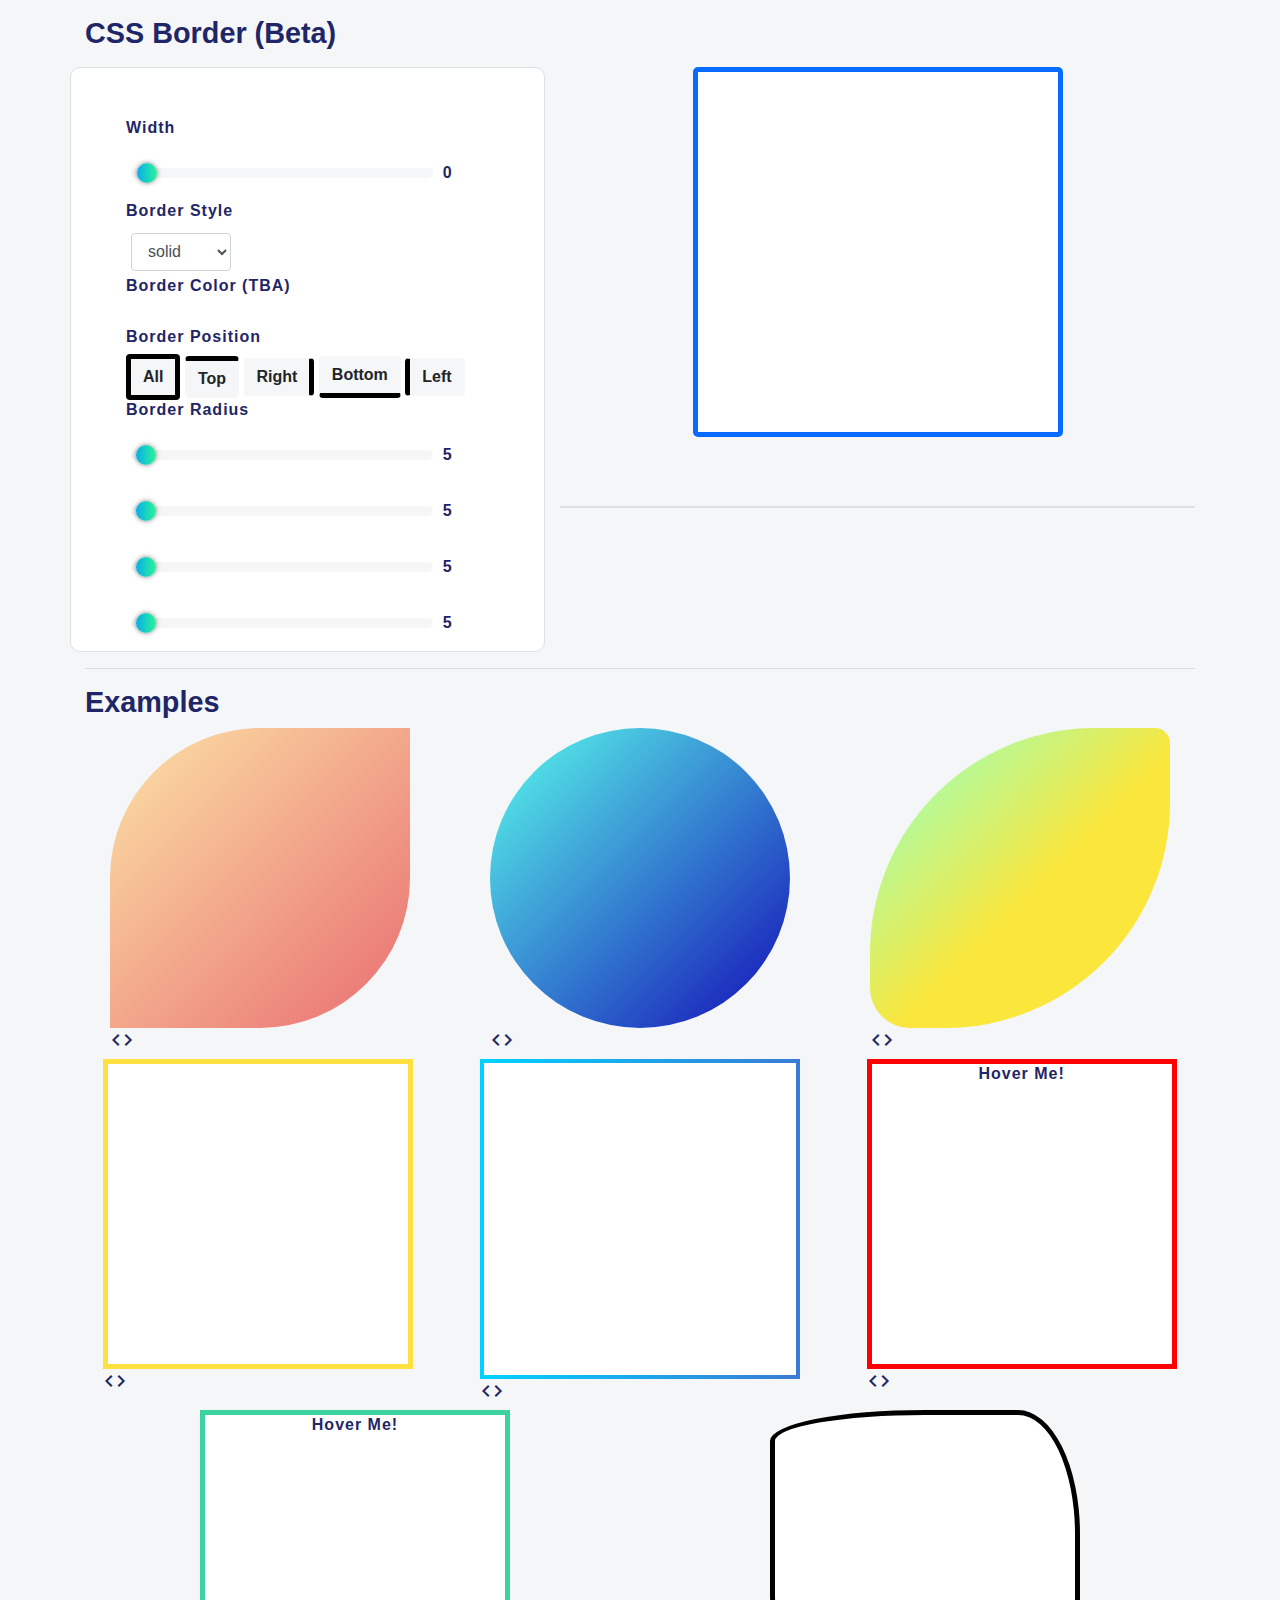
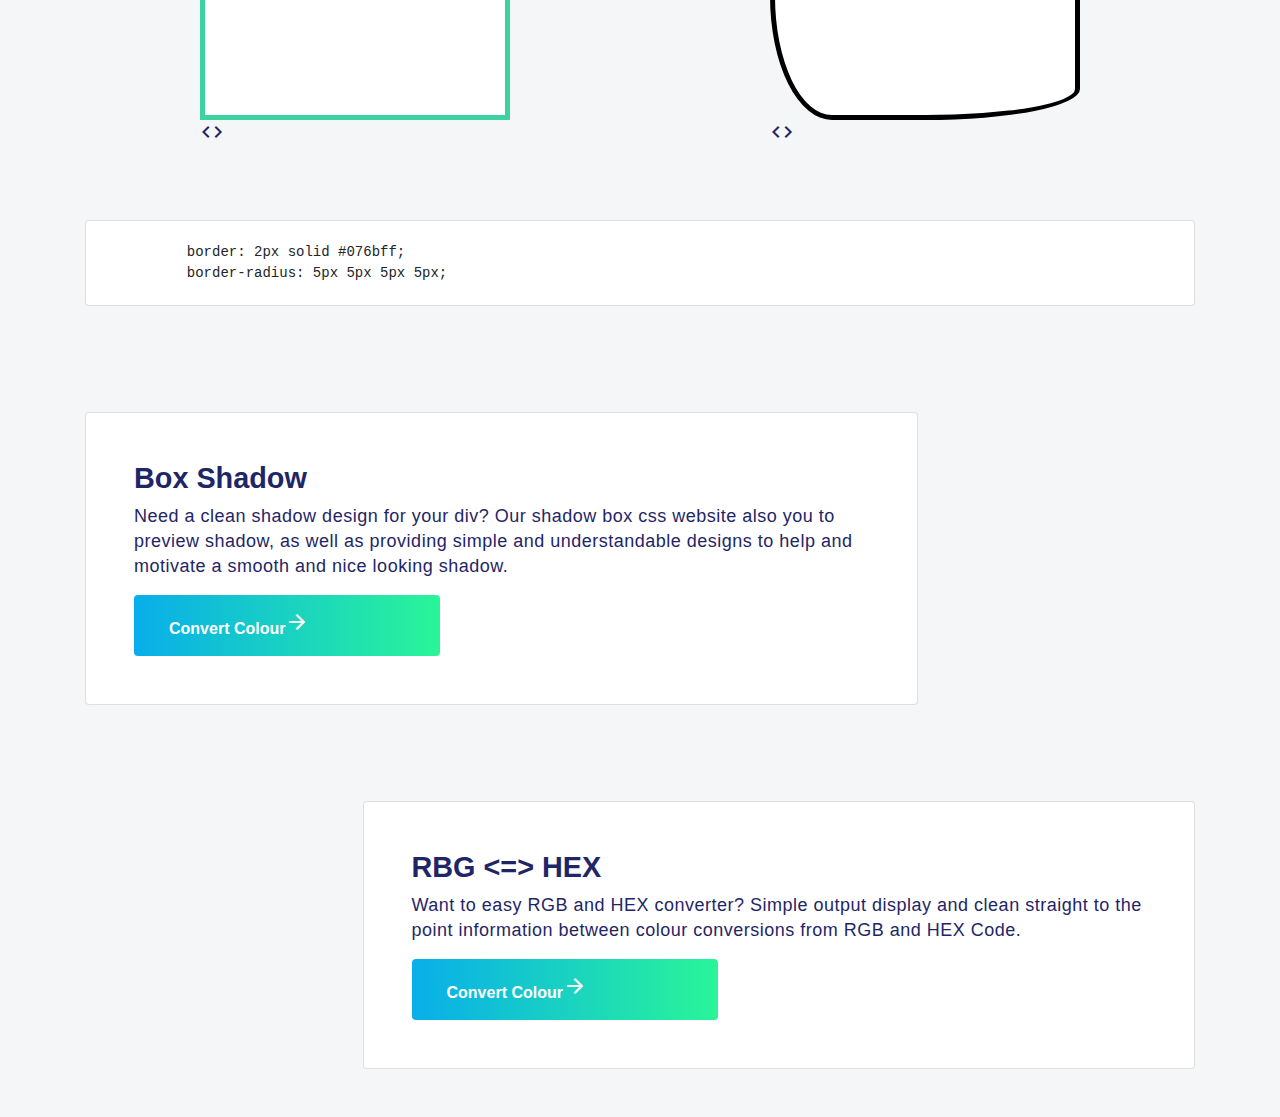
==== border.html @ cdd88bc0 "beta" ====
<!DOCTYPE html>
<html>
    <head>
        <title></title>

        <meta charset="utf-8">
        <meta name="viewport" content="width=device-width, initial-scale=1, shrink-to-fit=no">

        <link href="https://maxcdn.bootstrapcdn.com/bootstrap/4.0.0-alpha.6/css/bootstrap.min.css" rel="stylesheet">
        <link href="https://fonts.googleapis.com/icon?family=Material+Icons" rel="stylesheet">

        <link type="text/css" href="style.css" rel="stylesheet">
        <style>
            .control-btn {
                font-weight: 900;
                background: #f5f6f7;
                outline: none;
            }

            .form-control {
                width: 100px;
                display: inline-block;
                margin: 5px;
            }

            #target {
                margin: auto;
                box-sizing: content-box;
                background: #ffffff;
                border-radius: 5px 5px 5px 5px;
                height: 300px;
                width: 300px;
                padding: 30px;
            }

            #border-all { border: 5px solid black; }
            #border-top { border-top: 5px solid black; }
            #border-left { border-left: 5px solid black; }
            #border-bottom { border-bottom: 5px solid black; }
            #border-right { border-right: 5px solid black; }

            .footer {
                height: 500px;
                background-color: lightblue;
            }

            .wrapper {
                display: table;
                margin: 0 auto;
            }

            .base {
                box-sizing: content-box;
                height: 300px;
                width: 300px;
                background: #ffffff;
            }

            /* radius */
            #border-radius-design-one {
                background: linear-gradient(135deg, #FAD7A1 10%, #E96D71 100%);
                border-radius: 150px 0px 150px 0px;
            }

            #border-radius-design-two {
                background: linear-gradient(135deg, #52E5E7 10%, #130CB7 100%);
                border-radius: 200px 200px 200px 200px;
            }

            #border-radius-design-three {
                background: linear-gradient(135deg, #A1FFB4 10%, #FBE63B 55%);
                border-radius: 225px 15px 225px 40px;
            }

            /* border */
            #border-design-one {
                border: 5px solid #FEE140;
                animation-duration: 2s;
                animation-name: animateOne;
                animation-iteration-count: infinite;
                animation-timing-function: ease-in-out;
            }

            /* #border-design-one:hover {
                animation-duration: 2s;
                animation-name: animateOne;
                animation-iteration-count: infinite;
                animation-timing-function: ease-in-out;
            } */

            @keyframes animateOne {
                50%  { border: 5px solid #FA709A; }
                100% { border: 5px solid #FEE140; }
            }

            #border-design-two {
                border: 10px solid transparent;
                border-image: linear-gradient(to right, rgb(0, 210, 255), rgb(58, 123, 213));
                border-image-slice: 1;
                border-image-width: 4px;
            }

            #border-design-three {
                border: 5px solid red;
            }

            #border-design-three:hover {
                animation-duration: 2s;
                animation-name: animateThree;
                /* animation-iteration-count: infinite; */
                animation-timing-function: ease-in-out;
                animation-fill-mode: forwards;
            }

            @keyframes animateThree {
                25%  { border-radius: 100px 0px 0px 0px; }
                50%  { border-radius: 100px 100px 0px 0px; }
                75%  { border-radius: 100px 100px 100px 0px; }
                100% { border-radius: 100px 100px 100px 100px; }
            }

            #border-design-four {
                box-sizing: content-box;
                height: 300px;
                width: 300px;
                background: #ffffff;
                transition: box-shadow 0.6s linear;

                border: 5px solid #3cd3a0;
            }

            #border-design-four:hover {
                box-shadow: 0px 0px 0px 10px #3cd3a0;
            }

            #border-design-five {
                border: 5px solid black;
                border-radius: 50% 20% / 10% 40%;

                animation-duration: 2s;
                animation-name: animateFive;
                animation-iteration-count: infinite;
                animation-timing-function: ease-in-out;
                animation-fill-mode: forwards;
            }

            @keyframes animateFive {
                50% { border-radius: 10% 40% / 50% 20%; }
                100% { border-radius: 50% 20% / 10% 40%; }
            }

            #preview-shadow {
                height: 175px;
                width: 90px;
                background-color: white;
                box-shadow: 0 1px 3px rgba(0,0,0,0.12), 0 1px 2px rgba(0,0,0,0.24);
                margin-right: 30px;
                margin-left: 5px;
            }
        </style>

    </head>
    <body>
        <div class="container pt-3 pb-2">
            <h1>CSS Border (Beta)</h1>
        </div>
        <div class="container">
            <div class="row">
                <div id="controls" class="card col-5">
                    <div class="container">
                        <h3>Width</h3>
                        <input id="border-width" class="" type="range" min="1" max="200" value="5">
                        <span id="border-width-value" class="range-value">0</span>

                        <h3>Border Style</h3>
                        <select id="border-style" class="form-control">
                            <option>solid</option>
                            <option>dotted</option>
                            <option>dashed</option>
                            <option>double</option>
                            <option>groove</option>
                            <option>ridge</option>
                            <option>inset</option>
                            <option>outset</option>
                            <option>hidden</option>
                            <option>none</option>
                        </select>

                        <h3>Border Color (TBA)</h3> <br>

                        <h3>Border Position</h3>
                        <button id="border-all" type="button" class="btn control-btn">All</button>
                        <button id="border-top" type="button" class="btn control-btn">Top</button>
                        <button id="border-right" type="button" class="btn control-btn">Right</button>
                        <button id="border-bottom" type="button" class="btn control-btn">Bottom</button>
                        <button id="border-left" type="button" class="btn control-btn">Left</button>

                        <h3>Border Radius</h3>
                        <input id="border-radius-top-left" class="" type="range" min="1" max="250" value="5">
                        <span id="border-radius-top-left-value" class="range-value">5</span>
                        <input id="border-radius-top-right" class="" type="range" min="1" max="250" value="5">
                        <span id="border-radius-top-right-value" class="range-value">5</span>
                        <input id="border-radius-bot-left" class="" type="range" min="1" max="250" value="5">
                        <span id="border-radius-bot-left-value" class="range-value">5</span>
                        <input id="border-radius-bot-right" class="" type="range" min="1" max="250" value="5">
                        <span id="border-radius-bot-right-value" class="range-value">5</span>
                    </div>
                </div>
                <div class="col-7">
                    <div id="target"></div>
                    <pre>
                        <code id="border-css" class="card mt-5"></code>
                    </pre>
                </div>
            </div> <!-- row -->

            <hr>
            <h1>Examples</h1>

            <!-- radius -->
            <div class="row">
                <div class="wrapper">
                    <div id="border-radius-design-one" class="base"></div>
                    <i class="material-icons code" code=
                        "
                        .border {
                            background: linear-gradient(135deg, #FAD7A1 10%, #E96D71 100%);
                            border-radius: 150px 0px 150px 0px;
                        }
                        ">code</i>
                </div> <!-- wrapper -->

                <div class="wrapper">
                    <div id="border-radius-design-two" class="base"></div>
                    <i class="material-icons code" code=
                        "
                        .border {
                            background: linear-gradient(135deg, #52E5E7 10%, #130CB7 100%);
                            border-radius: 200px 200px 200px 200px;
                        }
                        ">code</i>
                </div> <!-- wrapper -->

                <div class="wrapper">
                    <div id="border-radius-design-three" class="base"></div>
                    <i class="material-icons code" code=
                        "
                        .border {
                            background: linear-gradient(135deg, #A1FFB4 10%, #FBE63B 55%);
                            border-radius: 225px 15px 225px 40px;
                        }
                        ">code</i>
                </div> <!-- wrapper -->

                <!-- border -->
                <div class="wrapper">
                    <div id="border-design-one" class="base"></div>
                    <i class="material-icons code" code=
                        "
                        .border {
                            border: 5px solid #FEE140;
                            animation-duration: 2s;
                            animation-name: animate;
                            animation-iteration-count: infinite;
                            animation-timing-function: ease-in-out;
                        }
                        @keyframes animate {
                            50%  { border: 5px solid #FA709A; }
                            100% { border: 5px solid #FEE140; }
                        }
                        ">code</i>
                </div> <!-- wrapper -->

                <div class="wrapper">
                    <div id="border-design-two" class="base"></div>
                    <i class="material-icons code" code=
                        "
                        .border {
                            border: 10px solid transparent;
                            border-image: linear-gradient(to right, rgb(0, 210, 255), rgb(58, 123, 213));;
                            border-image-slice: 1;
                            border-image-width: 4px;
                        }
                        ">code</i>
                </div>

                <div class="wrapper">
                    <div id="border-design-three" class="base">
                        <h3 class="text-center">Hover Me!</h3>
                    </div>
                    <i class="material-icons code" code=
                        "
                        .border {
                            border: 5px solid red;
                        }

                        .border:hover {
                            animation-duration: 2s;
                            animation-name: animate;
                            /* animation-iteration-count: infinite; */
                            animation-timing-function: ease-in-out;
                            animation-fill-mode: forwards;
                        }

                        @keyframes animate {
                            25%  { border-radius: 100px 0px 0px 0px; }
                            50%  { border-radius: 100px 100px 0px 0px; }
                            75%  { border-radius: 100px 100px 100px 0px; }
                            100% { border-radius: 100px 100px 100px 100px; }
                        }
                        ">code</i>
                </div> <!-- wrapper -->

                <div class="wrapper">
                    <div id="border-design-four" class="base">
                        <h3 class="text-center">Hover Me!</h3>
                    </div>
                    <i class="material-icons code" code=
                        "
                        .border {
                            box-sizing: content-box;
                            height: 300px;
                            width: 300px;
                            background: #ffffff;
                            transition: box-shadow 0.6s linear;

                            border: 5px solid #3cd3a0;
                        }

                        .border:hover {
                            box-shadow: 0px 0px 0px 10px #3cd3a0;
                        }
                        ">code</i>
                </div> <!-- wrapper -->

                <div class="wrapper">
                    <div id="border-design-five" class="base"></div>
                    <i class="material-icons code" code=
                        "
                        .border {
                            border: 5px solid black;
                            border-radius: 50% 20% / 10% 40%;

                            animation-duration: 2s;
                            animation-name: animate;
                            animation-iteration-count: infinite;
                            animation-timing-function: ease-in-out;
                            animation-fill-mode: forwards;
                        }

                        @keyframes animate {
                            50% { border-radius: 10% 40% / 50% 20%; }
                            100% { border-radius: 50% 20% / 10% 40%; }
                        }
                        ">code</i>
                </div>  <!-- wrapper -->
            </div>
        </div>  <!-- row -->

        <div class="container">
            <pre>
                <code id="snippet" class="card mt-5">
            border: 2px solid #076bff;
            border-radius: 5px 5px 5px 5px;
                </code>
            </pre>
        </div>

        <div id="otherCSSFeatures" class="container">

        </div> <!-- container -->

        <script type="text/javascript" src="asset/shadowPreview.js"></script>
        <script type="text/javascript" src="asset/colourPreview.js"></script>
        <script>
            document.getElementById('otherCSSFeatures').appendChild(generateShadowPreview('float-left'));
            document.getElementById('otherCSSFeatures').appendChild(generateColourPreview('float-right'));
        </script>

        <script src="https://code.jquery.com/jquery-3.3.1.js" crossorigin="anonymous"></script>
        <script src="https://cdnjs.cloudflare.com/ajax/libs/popper.js/1.14.7/umd/popper.min.js" crossorigin="anonymous"></script>
        <script src="https://stackpath.bootstrapcdn.com/bootstrap/4.3.1/js/bootstrap.min.js" crossorigin="anonymous"></script>

        <script type="text/javascript" src="script/border.js"></script>
    </body>
    </html>
---- style.css ----
/* top right bottom left */

:root {
    --main-bg-color: #f5f6f7;
    --main-font-color: #1f2667;
}

body {
    font-family: "Work Sans", "Helvetica Neue", "Helvetica", Helvetica, Arial, sans-serif;
    background-color: var(--main-bg-color);
    color: var(--main-font-color);
}

h1 {
    font-weight: 900;
    font-size: 1.8em;
    /* margin: 10px 0 10px 50px; */
}

h3 {
    font-weight: 900;
    font-size: 1em;
    letter-spacing: 1px;
}

p {
    font-size: 18px;
    font-weight: 400;
    line-height: 1.4;
    letter-spacing: 0.5px;
}

#controls {
    background-color: white;
    border-radius: 10px;
    border: 1px solid #dae0e6;
    padding: 50px 0 0 40px;
}

/* Input Slider */
input[type="range"]{
    -webkit-appearance:none;
    width: 75%;
    height: 10px;

    margin: 5px;
    display: inline-block;
    background: #f5f6f7;

    border-radius: 5px;
    outline: none;
}

input[type="range"]::-webkit-slider-thumb{
    -webkit-appearance:none;
    width: 20px;
    height: 20px;

    position: relative;
    background-image: linear-gradient(270deg, #2AF598 0%, #08AEEA 100%);

    /* border: 1px solid black; */
    border-radius: 10px;
    box-shadow: 0 0 5px 0 rgba(0,0,0,0.5);
}

.range-value {
    font-weight: 900;
    font-size: 1em;

    line-height: 3.5;
    letter-spacing: 1px;
}


/* Cards at the end */
.preview-btn {
    padding: 15px 35px 15px 35px;
    background-color: #2AF598;
    background-image: linear-gradient(270deg, #2AF598 0%, #08AEEA 100%);
    color: white;
    font-weight: 900;
    border: 0;
}

.preview-btn a {
    text-decoration: none;
    color: inherit;
}

.preview-btn a:hover {
    outline: none;
    text-decoration: none;
    color: inherit;
}

.preview-btn:hover:active {
    outline: none;
    background-image: linear-gradient(270deg, #2AF598 0%, #08AEEA 100%);
}
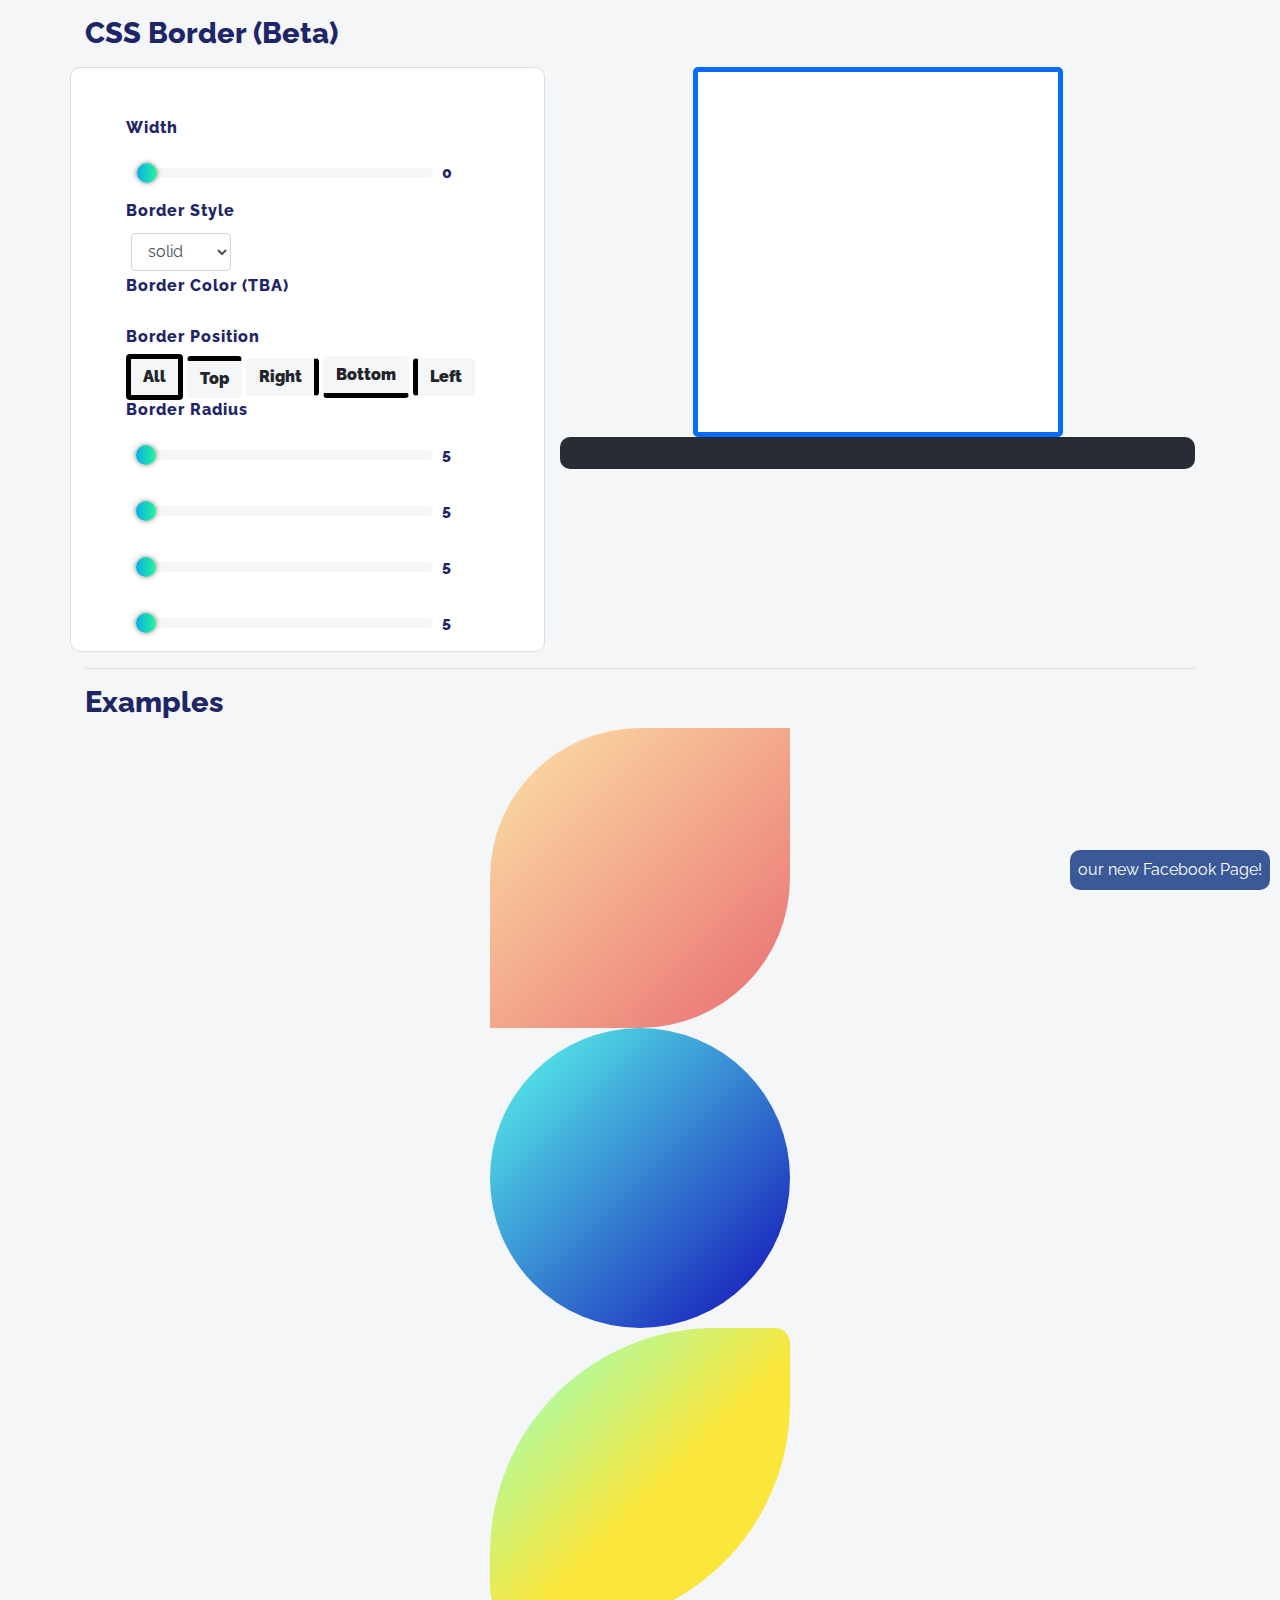
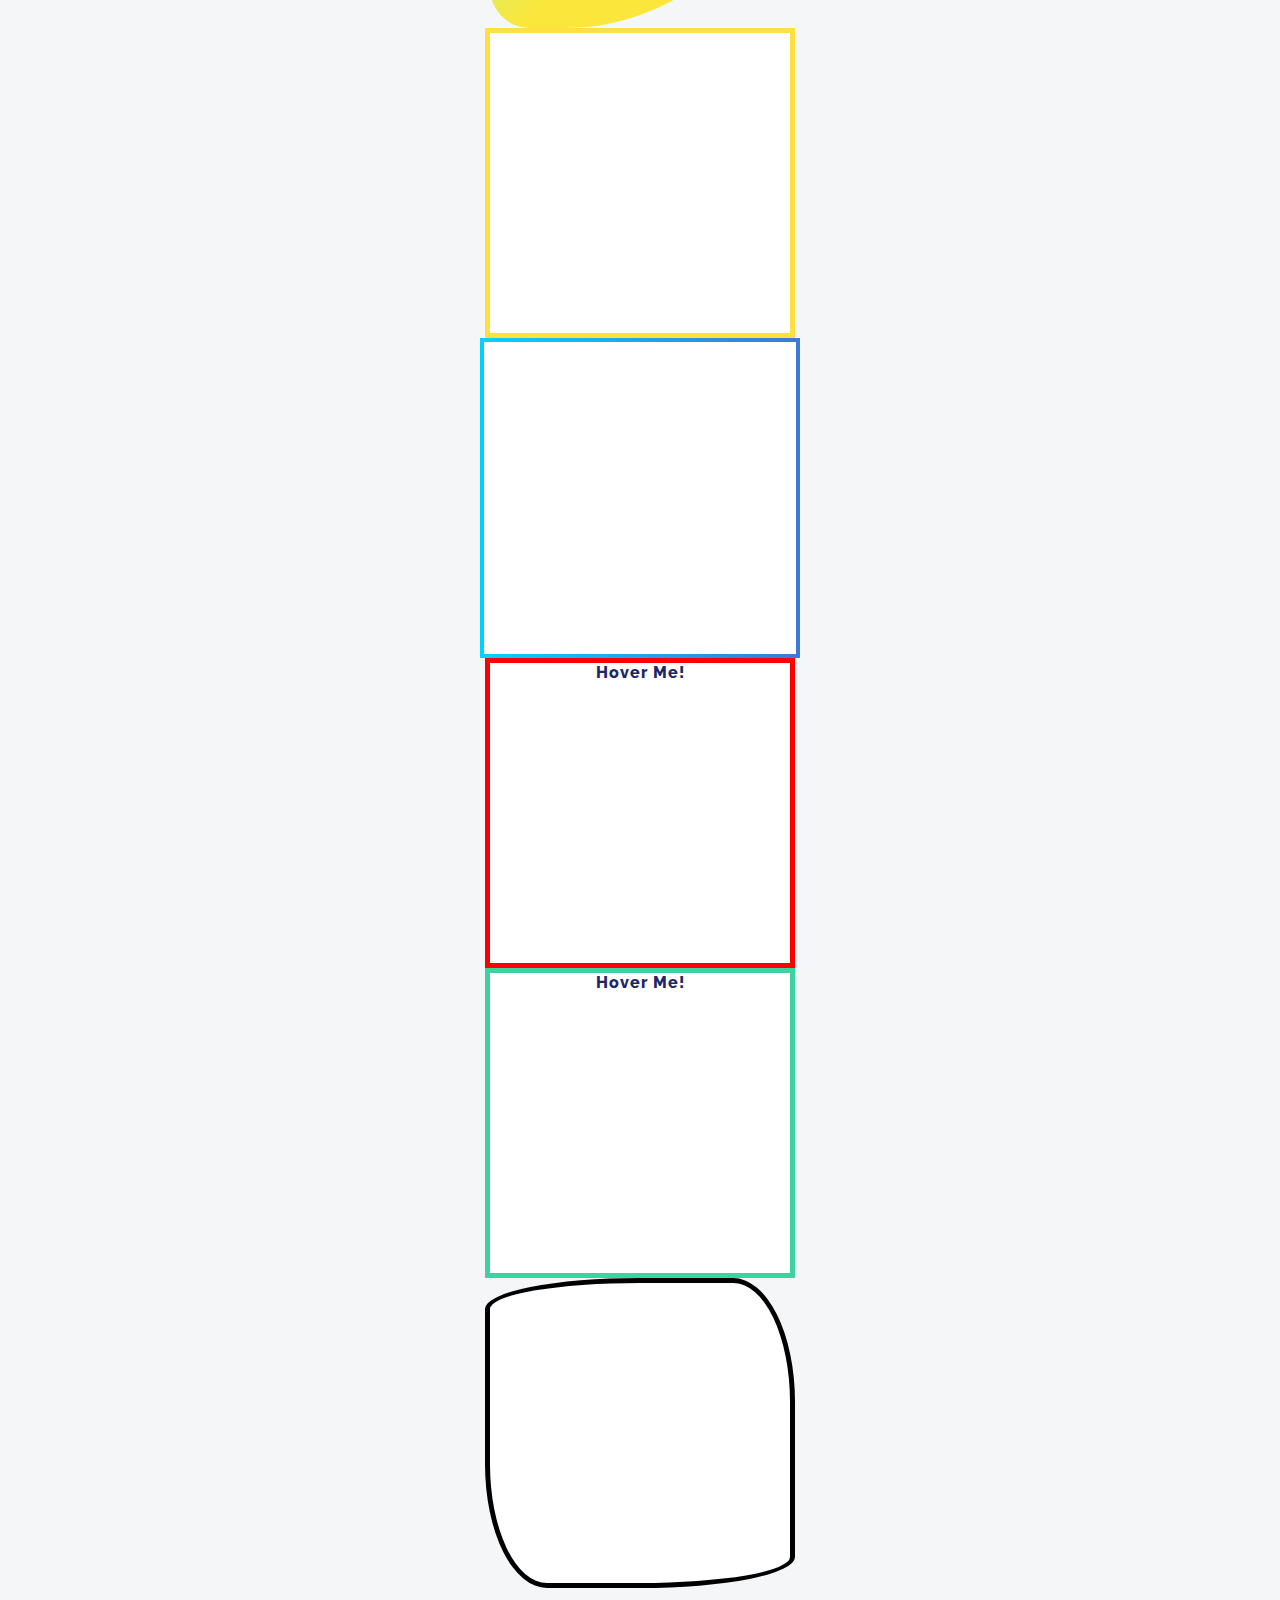
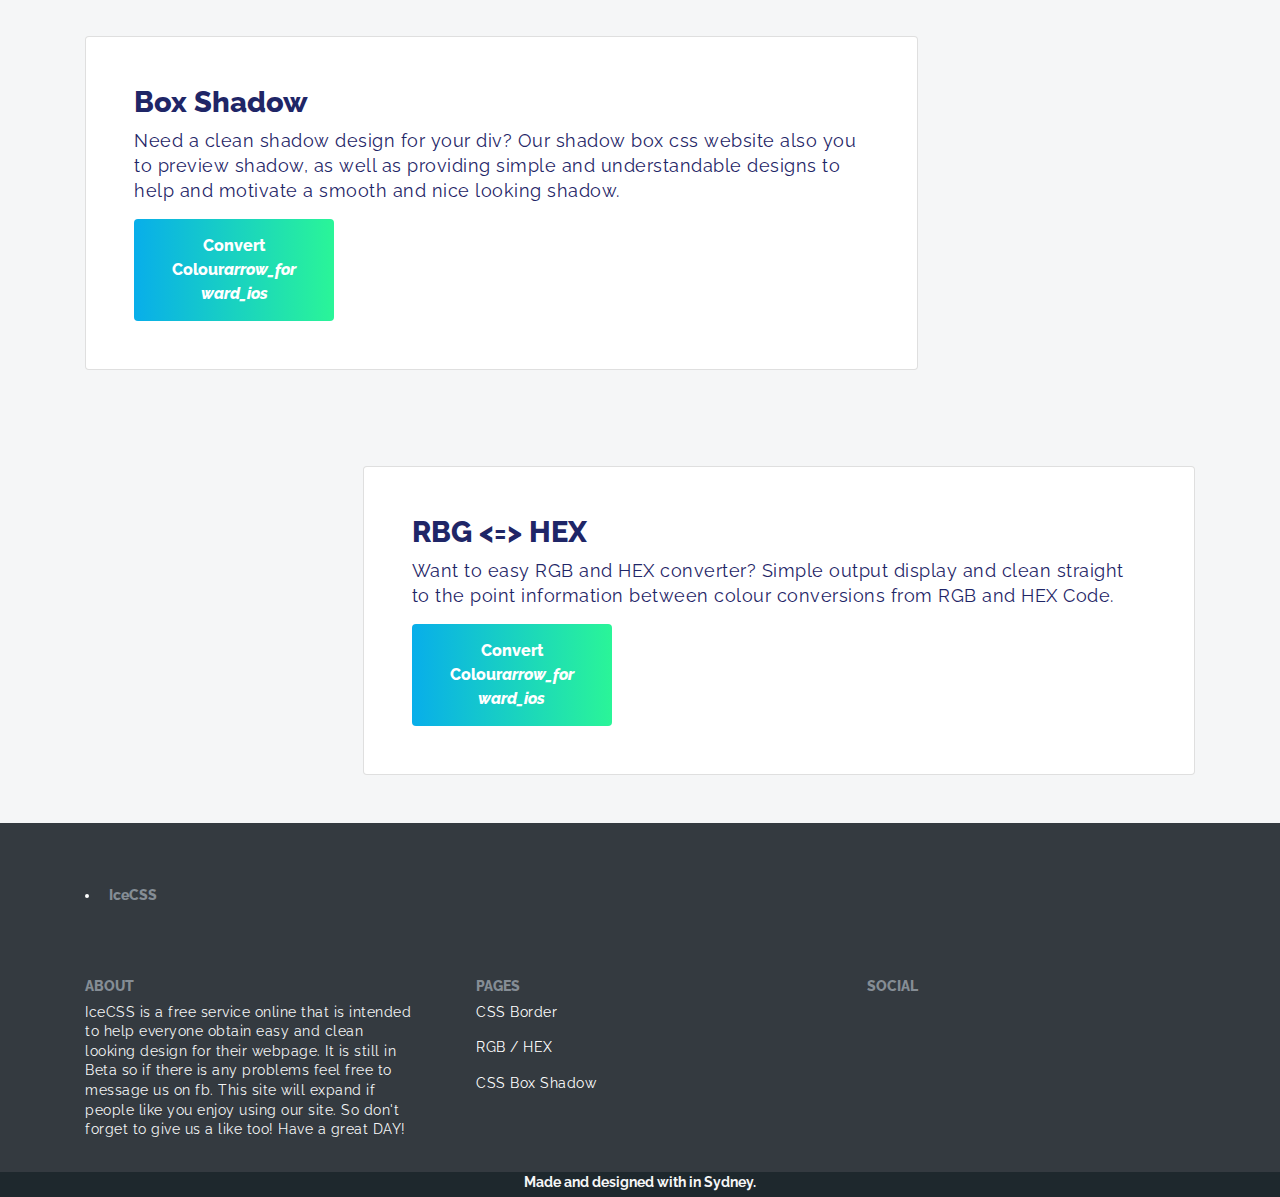
==== commit c4470321: "displaying code implemented" ====
--- a/border.html
+++ b/border.html
@@ -1,13 +1,14 @@
 <!DOCTYPE html>
 <html>
     <head>
-        <title></title>
+        <title>Border</title>
+        <link rel="icon" href="logo/favicon.png">
 
         <meta charset="utf-8">
         <meta name="viewport" content="width=device-width, initial-scale=1, shrink-to-fit=no">
 
         <link href="https://maxcdn.bootstrapcdn.com/bootstrap/4.0.0-alpha.6/css/bootstrap.min.css" rel="stylesheet">
-        <link href="https://fonts.googleapis.com/icon?family=Material+Icons" rel="stylesheet">
+        <link href="https://use.fontawesome.com/releases/v5.1.0/css/all.css" integrity="sha384-lKuwvrZot6UHsBSfcMvOkWwlCMgc0TaWr+30HWe3a4ltaBwTZhyTEggF5tJv8tbt" crossorigin="anonymous" rel="stylesheet">
 
         <link type="text/css" href="style.css" rel="stylesheet">
         <style>
@@ -39,11 +40,6 @@
             #border-bottom { border-bottom: 5px solid black; }
             #border-right { border-right: 5px solid black; }
 
-            .footer {
-                height: 500px;
-                background-color: lightblue;
-            }
-
             .wrapper {
                 display: table;
                 margin: 0 auto;
@@ -81,13 +77,6 @@
                 animation-timing-function: ease-in-out;
             }
 
-            /* #border-design-one:hover {
-                animation-duration: 2s;
-                animation-name: animateOne;
-                animation-iteration-count: infinite;
-                animation-timing-function: ease-in-out;
-            } */
-
             @keyframes animateOne {
                 50%  { border: 5px solid #FA709A; }
                 100% { border: 5px solid #FEE140; }
@@ -149,14 +138,6 @@
                 100% { border-radius: 50% 20% / 10% 40%; }
             }
 
-            #preview-shadow {
-                height: 175px;
-                width: 90px;
-                background-color: white;
-                box-shadow: 0 1px 3px rgba(0,0,0,0.12), 0 1px 2px rgba(0,0,0,0.24);
-                margin-right: 30px;
-                margin-left: 5px;
-            }
         </style>
 
     </head>
@@ -164,6 +145,7 @@
         <div class="container pt-3 pb-2">
             <h1>CSS Border (Beta)</h1>
         </div>
+
         <div class="container">
             <div class="row">
                 <div id="controls" class="card col-5">
@@ -208,163 +190,160 @@
                 </div>
                 <div class="col-7">
                     <div id="target"></div>
-                    <pre>
-                        <code id="border-css" class="card mt-5"></code>
-                    </pre>
+<pre id="border-css" class="p-3">
+</pre>
                 </div>
             </div> <!-- row -->
 
             <hr>
             <h1>Examples</h1>
-
             <!-- radius -->
             <div class="row">
                 <div class="wrapper">
                     <div id="border-radius-design-one" class="base"></div>
-                    <i class="material-icons code" code=
-                        "
-                        .border {
-                            background: linear-gradient(135deg, #FAD7A1 10%, #E96D71 100%);
-                            border-radius: 150px 0px 150px 0px;
-                        }
-                        ">code</i>
-                </div> <!-- wrapper -->
-
+                    <i class="fas fa-code" code=""></i>
+                </div> <!-- wrapper -->
+<pre class="css-code p-3">
+    <span class="text-orange">.border</span> {
+        <span class="text-red">background</span>: <span class="text-blue">linear-gradient(135deg, #FAD7A1 10%, #E96D71 100%)</span>;
+        <span class="text-red">border-radius</span>: <span class="text-blue">150px 0px 150px 0px</span>;
+    }
+</pre>
+            </div>
+            <div class="row">
                 <div class="wrapper">
                     <div id="border-radius-design-two" class="base"></div>
-                    <i class="material-icons code" code=
-                        "
-                        .border {
-                            background: linear-gradient(135deg, #52E5E7 10%, #130CB7 100%);
-                            border-radius: 200px 200px 200px 200px;
-                        }
-                        ">code</i>
-                </div> <!-- wrapper -->
-
+                    <i class="fas fa-code" code=""></i>
+                </div> <!-- wrapper -->
+<pre class="css-code p-3">
+    <span class="text-orange">.border</span> {
+        <span class="text-red">background</span>: <span class="text-blue">linear-gradient(135deg, #52E5E7 10%, #130CB7 100%)</span>;
+        <span class="text-red">border-radius</span>: <span class="text-blue">200px 200px 200px 200px</span>;
+    }
+</pre>
+            </div>
+            <div class="row">
                 <div class="wrapper">
                     <div id="border-radius-design-three" class="base"></div>
-                    <i class="material-icons code" code=
-                        "
-                        .border {
-                            background: linear-gradient(135deg, #A1FFB4 10%, #FBE63B 55%);
-                            border-radius: 225px 15px 225px 40px;
-                        }
-                        ">code</i>
-                </div> <!-- wrapper -->
-
-                <!-- border -->
+                    <i class="fas fa-code" code=""></i>
+                </div> <!-- wrapper -->
+<pre class="css-code p-3">
+    <span class="text-orange">.border</span> {
+        <span class="text-red">background</span>: <span class="text-blue">linear-gradient(135deg, #A1FFB4 10%, #FBE63B 55%)</span>;
+        <span class="text-red">border-radius</span>: <span class="text-blue">225px 15px 225px 40px</span>;
+    }
+</pre>
+            </div>
+            <div class="row">
                 <div class="wrapper">
                     <div id="border-design-one" class="base"></div>
-                    <i class="material-icons code" code=
-                        "
-                        .border {
-                            border: 5px solid #FEE140;
-                            animation-duration: 2s;
-                            animation-name: animate;
-                            animation-iteration-count: infinite;
-                            animation-timing-function: ease-in-out;
-                        }
-                        @keyframes animate {
-                            50%  { border: 5px solid #FA709A; }
-                            100% { border: 5px solid #FEE140; }
-                        }
-                        ">code</i>
-                </div> <!-- wrapper -->
-
+                    <i class="fas fa-code" code=""></i>
+                </div> <!-- wrapper -->
+<pre class="css-code p-3">
+    <span class="text-orange">.border</span> {
+        <span class="text-red">border</span>: <span class="text-blue">5px solid #FEE140</span>;
+        <span class="text-red">animation-duration</span>: <span class="text-blue">2s</span>;
+        <span class="text-red">animation-name</span>: <span class="text-blue">animate</span>;
+        <span class="text-red">animation-iteration-count</span>: <span class="text-blue">infinite</span>;
+        <span class="text-red">animation-timing-function</span>: <span class="text-blue">ease-in-out</span>;
+    }
+
+    <span class="text-purple">@keyframes</span> <span class="text-orange">animate</span> {
+        50%  { <span class="text-red">border</span>: <span class="text-blue">5px solid #FA709A</span>; }
+        100% { <span class="text-red">border</span>: <span class="text-blue">5px solid #FEE140</span>; }
+    }
+</pre>
+            </div>
+            <div class="row">
                 <div class="wrapper">
                     <div id="border-design-two" class="base"></div>
-                    <i class="material-icons code" code=
-                        "
-                        .border {
-                            border: 10px solid transparent;
-                            border-image: linear-gradient(to right, rgb(0, 210, 255), rgb(58, 123, 213));;
-                            border-image-slice: 1;
-                            border-image-width: 4px;
-                        }
-                        ">code</i>
+                    <i class="fas fa-code" code=""></i>
                 </div>
-
+<pre class="css-code p-3">
+    <span class="text-orange">.border</span> {
+        <span class="text-red">border</span>: <span class="text-blue">10px solid transparent</span>;
+        <span class="text-red">border-image</span>: <span class="text-blue">linear-gradient(to right, #00d2ff, #3a7bd5)</span>;
+        <span class="text-red">border-image-slice</span>: <span class="text-blue">1</span>;
+        <span class="text-red">border-image-width</span>: <span class="text-blue">4px</span>;
+    }
+</pre>
+            </div>
+            <div class="row">
                 <div class="wrapper">
                     <div id="border-design-three" class="base">
                         <h3 class="text-center">Hover Me!</h3>
                     </div>
-                    <i class="material-icons code" code=
-                        "
-                        .border {
-                            border: 5px solid red;
-                        }
-
-                        .border:hover {
-                            animation-duration: 2s;
-                            animation-name: animate;
-                            /* animation-iteration-count: infinite; */
-                            animation-timing-function: ease-in-out;
-                            animation-fill-mode: forwards;
-                        }
-
-                        @keyframes animate {
-                            25%  { border-radius: 100px 0px 0px 0px; }
-                            50%  { border-radius: 100px 100px 0px 0px; }
-                            75%  { border-radius: 100px 100px 100px 0px; }
-                            100% { border-radius: 100px 100px 100px 100px; }
-                        }
-                        ">code</i>
-                </div> <!-- wrapper -->
-
+                    <i class="fas fa-code" code=""></i>
+                </div> <!-- wrapper -->
+<pre class="css-code p-3">
+    <span class="text-orange">.border</span> {
+        <span class="text-red">border</span>: <span class="text-blue">5px solid red</span>;
+    }
+
+    <span class="text-orange">.border:hover</span> {
+        <span class="text-red">animation-duration</span>: <span class="text-blue">2s</span>;
+        <span class="text-red">animation-name</span>: <span class="text-blue">animate</span>;
+        /* animation-iteration-count: infinite; */
+        <span class="text-red">animation-timing-function</span>: <span class="text-blue">ease-in-out</span>;
+        <span class="text-red">animation-fill-mode</span>: <span class="text-blue">forwards</span>;
+    }
+
+    <span class="text-purple">@keyframes</span> <span class="text-orange">animate</span> {
+        25%  { <span class="text-red">border-radius</span>: <span class="text-blue">100px 0px 0px 0px</span>; }
+        50%  { <span class="text-red">border-radius</span>: <span class="text-blue">100px 100px 0px 0px</span>; }
+        75%  { <span class="text-red">border-radius</span>: <span class="text-blue">100px 100px 100px 0px</span>; }
+        100% { <span class="text-red">border-radius</span>: <span class="text-blue">100px 100px 100px 100px</span>; }
+    }
+</pre>
+            </div>
+            <div class="row">
                 <div class="wrapper">
                     <div id="border-design-four" class="base">
                         <h3 class="text-center">Hover Me!</h3>
                     </div>
-                    <i class="material-icons code" code=
-                        "
-                        .border {
-                            box-sizing: content-box;
-                            height: 300px;
-                            width: 300px;
-                            background: #ffffff;
-                            transition: box-shadow 0.6s linear;
-
-                            border: 5px solid #3cd3a0;
-                        }
-
-                        .border:hover {
-                            box-shadow: 0px 0px 0px 10px #3cd3a0;
-                        }
-                        ">code</i>
-                </div> <!-- wrapper -->
-
+                    <i class="fas fa-code" code=""></i>
+                </div> <!-- wrapper -->
+<pre class="css-code p-3">
+    <span class="text-orange">.border</span> {
+        <span class="text-red">box-sizing</span>: <span class="text-blue">content-box</span>;
+        <span class="text-red">height</span>: <span class="text-blue">300px</span>;
+        <span class="text-red">width</span>: <span class="text-blue">300px</span>;
+        <span class="text-red">background</span>: <span class="text-blue">#ffffff</span>;
+        <span class="text-red">transition</span>: <span class="text-blue">box-shadow 0.6s linear</span>;
+
+        <span class="text-red">border</span>: <span class="text-blue">5px solid #3cd3a0</span>;
+    }
+
+    <span class="text-orange">.border:hover</span> {
+        <span class="text-red">box-shadow</span>: <span class="text-blue">0px 0px 0px 10px #3cd3a0</span>;
+    }
+</pre>
+            </div>
+            <div class="row">
                 <div class="wrapper">
                     <div id="border-design-five" class="base"></div>
-                    <i class="material-icons code" code=
-                        "
-                        .border {
-                            border: 5px solid black;
-                            border-radius: 50% 20% / 10% 40%;
-
-                            animation-duration: 2s;
-                            animation-name: animate;
-                            animation-iteration-count: infinite;
-                            animation-timing-function: ease-in-out;
-                            animation-fill-mode: forwards;
-                        }
-
-                        @keyframes animate {
-                            50% { border-radius: 10% 40% / 50% 20%; }
-                            100% { border-radius: 50% 20% / 10% 40%; }
-                        }
-                        ">code</i>
+                    <i class="fas fa-code" code=""></i>
                 </div>  <!-- wrapper -->
-            </div>
-        </div>  <!-- row -->
-
-        <div class="container">
-            <pre>
-                <code id="snippet" class="card mt-5">
-            border: 2px solid #076bff;
-            border-radius: 5px 5px 5px 5px;
-                </code>
-            </pre>
-        </div>
+<pre class="css-code p-3">
+    <span class="text-orange">.border</span> {
+        <span class="text-red">border</span>: <span class="text-blue">5px solid black</span>;
+        <span class="text-red">border-radius</span>: <span class="text-blue">50% 20% / 10% 40%</span>;
+
+        <span class="text-red">animation-duration</span>: <span class="text-blue">2s</span>;
+        <span class="text-red">animation-name</span>: <span class="text-blue">animate</span>;
+        <span class="text-red">animation-iteration-count</span>: <span class="text-blue">infinite</span>;
+        <span class="text-red">animation-timing-function</span>: <span class="text-blue">ease-in-out</span>;
+        <span class="text-red">animation-fill-mode</span>: <span class="text-blue">forwards</span>;
+    }
+
+    <span class="text-purple">@keyframes</span> <span class="text-orange">animate</span> {
+        50% { <span class="text-red">border-radius</span>: <span class="text-blue">10% 40% / 50% 20%</span>; }
+        100% { <span class="text-red">border-radius</span>: <span class="text-blue">50% 20% / 10% 40%</span>; }
+    }
+</pre>
+            </div> <!-- row -->
+        </div>  <!-- container -->
+
 
         <div id="otherCSSFeatures" class="container">
 
@@ -377,10 +356,50 @@
             document.getElementById('otherCSSFeatures').appendChild(generateColourPreview('float-right'));
         </script>
 
+        <div class="footer card">
+            <div class="container pt-5">
+                <img id="footer-icon" src="logo/icon-footer.svg" height="60px" alt="">
+                <h1 class="footer-title p-3">IceCSS</h1>
+
+                <div class="row mt-5 mb-3">
+                    <div class="col">
+                        <h1 class="footer-title">ABOUT</h1>
+                        <p class="footer-text">IceCSS is a free service online that is intended to help
+                        everyone obtain easy and clean looking design for their webpage. It is still in Beta
+                        so if there is any problems feel free to message us on fb. This site will expand if
+                        people like you enjoy using our site. So don't forget to give us a like too! Have a great DAY!</p>
+                    </div>
+                    <div class="col pl-5">
+                        <h1 class="footer-title">PAGES</h1>
+                        <p class="footer-text"><a class="link" href="border.html">CSS Border</a></p>
+                        <p class="footer-text"><a class="link" href="index.html">RGB / HEX</a></p>
+                        <p class="footer-text"><a class="link" href="shadow.html">CSS Box Shadow</a></p>
+                    </div>
+                    <div class="col pl-5">
+                        <h1 class="footer-title">SOCIAL</h1>
+                        <div class="fa-2x">
+                            <a href="https://www.facebook.com/IceCss-113759786670650/"><i class="fab fa-facebook-f"></i></a>
+                            <a href=""><i class="fab fa-twitter"></i></a>
+                            <a href=""><i class="fab fa-linkedin-in"></i></a>
+                            <a href=""><i class="fab fa-github"></i></a>
+                        </div>
+                    </div>
+                </div>
+            </div>
+            <div class="made-with-love card text-center">
+                Made and designed with <i class="fas fa-heart"></i> in Sydney.
+            </div>
+        </div>
+
+        <a id="fixedMsg" href="https://www.facebook.com/IceCss-113759786670650/" class="new text-center p-2" target="_blank">
+            <i class="far fa-thumbs-up"></i> our new Facebook Page!
+        </a>
+
         <script src="https://code.jquery.com/jquery-3.3.1.js" crossorigin="anonymous"></script>
         <script src="https://cdnjs.cloudflare.com/ajax/libs/popper.js/1.14.7/umd/popper.min.js" crossorigin="anonymous"></script>
         <script src="https://stackpath.bootstrapcdn.com/bootstrap/4.3.1/js/bootstrap.min.js" crossorigin="anonymous"></script>
 
         <script type="text/javascript" src="script/border.js"></script>
+        <script type="text/javascript" src="script/preview.js"></script>
     </body>
     </html>
--- a/style.css
+++ b/style.css
@@ -1,24 +1,31 @@
 /* top right bottom left */
+@import url('https://fonts.googleapis.com/css?family=Raleway:400,800&display=swap');
 
 :root {
     --main-bg-color: #f5f6f7;
     --main-font-color: #1f2667;
+    --default-bold: 800;
 }
 
 body {
-    font-family: "Work Sans", "Helvetica Neue", "Helvetica", Helvetica, Arial, sans-serif;
+    /* font-family: "Work Sans", "Helvetica Neue", "Helvetica", Helvetica, Arial, sans-serif; */
+    font-family: 'Raleway', sans-serif;
+
     background-color: var(--main-bg-color);
     color: var(--main-font-color);
 }
 
+a { color: white; text-decoration: none; }
+a:hover { color: inherit; text-decoration: inherit; }
+a:focus { color: inherit; text-decoration: inherit; }
+
 h1 {
-    font-weight: 900;
+    font-weight: var(--default-bold);
     font-size: 1.8em;
-    /* margin: 10px 0 10px 50px; */
 }
 
 h3 {
-    font-weight: 900;
+    font-weight: var(--default-bold);
     font-size: 1em;
     letter-spacing: 1px;
 }
@@ -30,14 +37,26 @@
     letter-spacing: 0.5px;
 }
 
+.fa-2x { font-size: 40px !important; }
+
 #controls {
     background-color: white;
     border-radius: 10px;
     border: 1px solid #dae0e6;
     padding: 50px 0 0 40px;
 }
-
-/* Input Slider */
+#border-css {
+    width: 100%;
+}
+
+/*
+ *  Input Range
+ *  - General
+ *  - Slider
+ *  - Range Value
+ */
+
+/* General */
 input[type="range"]{
     -webkit-appearance:none;
     width: 75%;
@@ -50,7 +69,7 @@
     border-radius: 5px;
     outline: none;
 }
-
+/* Slider */
 input[type="range"]::-webkit-slider-thumb{
     -webkit-appearance:none;
     width: 20px;
@@ -59,42 +78,172 @@
     position: relative;
     background-image: linear-gradient(270deg, #2AF598 0%, #08AEEA 100%);
 
-    /* border: 1px solid black; */
     border-radius: 10px;
     box-shadow: 0 0 5px 0 rgba(0,0,0,0.5);
 }
-
+/* Range Value */
 .range-value {
-    font-weight: 900;
+    font-weight: var(--default-bold);
     font-size: 1em;
 
     line-height: 3.5;
     letter-spacing: 1px;
 }
 
-
-/* Cards at the end */
+/*
+ *  Input Range
+ *  - Btn Design
+ *  - Link
+ *  - Arrow
+ */
+
+ /* Btn Design */
 .preview-btn {
+    width: 200px;
     padding: 15px 35px 15px 35px;
     background-color: #2AF598;
     background-image: linear-gradient(270deg, #2AF598 0%, #08AEEA 100%);
     color: white;
-    font-weight: 900;
+    font-weight: var(--default-bold);
     border: 0;
 }
-
+/* Link */
 .preview-btn a {
     text-decoration: none;
     color: inherit;
 }
-
 .preview-btn a:hover {
     outline: none;
     text-decoration: none;
     color: inherit;
 }
-
 .preview-btn:hover:active {
     outline: none;
     background-image: linear-gradient(270deg, #2AF598 0%, #08AEEA 100%);
 }
+/* Arrow */
+.move-arrow {
+    animation-duration: 2s;
+    animation-name: moveArrow;
+    animation-iteration-count: infinite;
+    animation-timing-function: ease-in-out;
+}
+@keyframes moveArrow {
+    50% { margin-left: 10px; }
+    100% { margin-left: 0px; }
+}
+.preview-align-icons {
+    margin-right: 70px;
+    margin-bottom: 10px;
+}
+
+/*
+ *  Preview
+ *  - Shadow
+ *  - Colour
+ *  - Border
+ */
+
+ /* Shadow */
+.preview-shadow-hover {
+    background-color: transparent;
+    border-radius: 10px;
+    box-shadow: 0 14px 28px rgba(0,0,0,0.25), 0 10px 10px rgba(0,0,0,0.22);
+}
+/* Colour */
+#preview-colour-wrapper {
+    margin-right: 70px;
+    margin-bottom: 10px;
+}
+/* Border */
+#preview-border-1 {
+    border-radius: 50px;
+    border: 5px solid blue;
+}
+#preview-border-2 {
+    border: 1px solid black;
+    border-radius: 10px;
+}
+
+/*
+    Footer
+    - General
+    - Logo
+    - Header
+    - Made With Love
+ */
+
+ /* General */
+.footer {
+    border: 0;
+    border-radius: 0;
+    color: var(--main-bg-color);
+    background-color: #343a40;
+    width: 100%;
+    font-size: 14px;
+}
+.footer-text { font-size: 14px; }
+/* Logo */
+#footer-icon {
+    border: 2px solid white;
+    border-radius: 10px;
+}
+/* Header */
+.footer-title {
+    font-weight: var(--default-bold);
+    font-size: 1.8em;
+    display: inline-block;
+    font-size: 14px;
+    color: #858d95;
+}
+/* Made With Love */
+.made-with-love {
+    height: 25px;
+    width: 100%;
+    background-color: #1e282d;
+
+    border: 0;
+    border-radius: 0;
+    color: var(--main-bg-color);
+    font-weight: bolder;
+
+    display: inline-block;
+}
+.fa-heart { color: pink; }
+
+/* FixedMsg */
+.new {
+  	position: fixed;
+  	background-color: #3B5998;
+  	border-radius: 10px;
+  	bottom: 10px;
+  	right: 10px;
+    color: white;
+    z-index: 5;
+}
+
+/* Code */
+.css-code {
+    display: none;
+    animation: fade-in 1s;
+}
+
+pre {
+    /* font-size: 16px; */
+    background-color: #282c35;
+    color: #aab1bf;
+    border-radius: 10px;
+
+    width: 800px;
+    /* height: 296px; */
+}
+
+.text-orange { color: #c18a59; }
+.text-red { color: #f25d6d; }
+.text-blue { color: #16b9c5; }
+.text-purple { color: #d761dc; }
+
+@keyframes fade-in {
+    from { opacity: 0; }
+    to   { opacity: 1; }
+}
